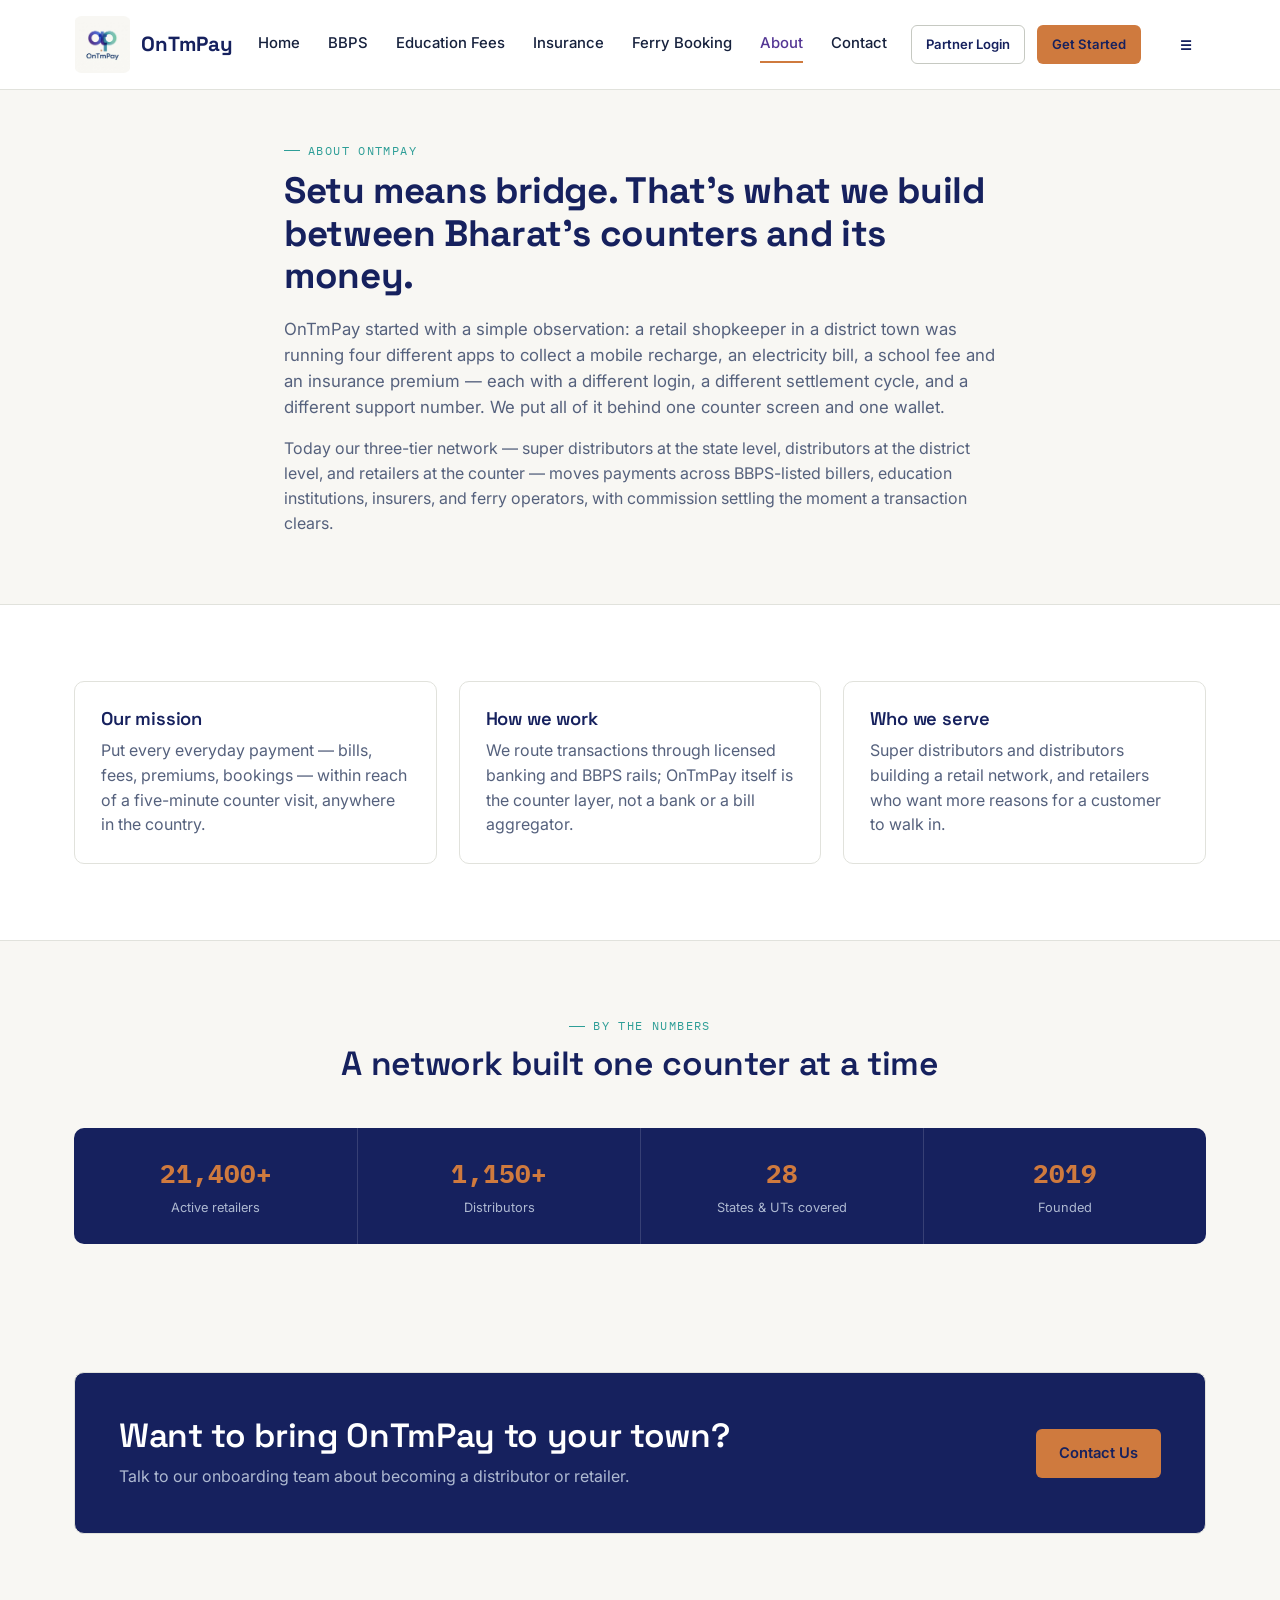
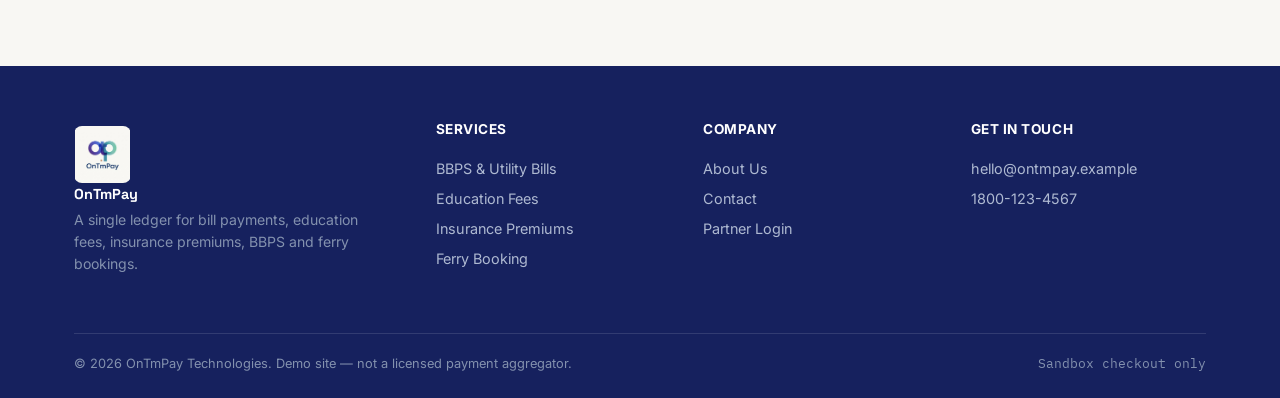
==== about.html @ 9d94d04d "Add files via upload" ====
<!DOCTYPE html>
<html lang="en">
<head>
<meta charset="UTF-8">
<meta name="viewport" content="width=device-width, initial-scale=1.0">
<title>About Us — OnTmPay</title>
<link rel="stylesheet" href="css/style.css?v=20260717c">
</head>
<body>

<header class="site">
  <div class="container">
    <nav class="main">
      <a href="index.html" class="logo"><span class="mark"><img src="./assets/images/ontmpay-logo.jpeg" alt="OT"></span> OnTmPay</a>
      <div class="nav-links">
        <a href="index.html">Home</a>
        <a href="services/bbps.html">BBPS</a>
        <a href="services/education.html">Education Fees</a>
        <a href="services/insurance.html">Insurance</a>
        <a href="services/ferry.html">Ferry Booking</a>
        <a href="about.html" class="active">About</a>
        <a href="contact.html">Contact</a>
      </div>
      <div class="nav-cta">
        <a href="login.html" class="btn btn-outline btn-sm" data-login-link="dashboard.html">Partner Login</a>
        <a href="login.html" class="btn btn-primary btn-sm">Get Started</a>
      </div>
      <button class="nav-toggle btn btn-ghost btn-sm" aria-label="Menu">☰</button>
    </nav>
  </div>
</header>

<section class="tight">
  <div class="container" style="max-width:760px;">
    <div class="eyebrow">About OnTmPay</div>
    <h1 style="font-size:2.3rem;">Setu means bridge. That's what we build between Bharat's counters and its money.</h1>
    <p style="font-size:1.05rem;">OnTmPay started with a simple observation: a retail shopkeeper in a district town was running four different apps to collect a mobile recharge, an electricity bill, a school fee and an insurance premium — each with a different login, a different settlement cycle, and a different support number. We put all of it behind one counter screen and one wallet.</p>
    <p>Today our three-tier network — super distributors at the state level, distributors at the district level, and retailers at the counter — moves payments across BBPS-listed billers, education institutions, insurers, and ferry operators, with commission settling the moment a transaction clears.</p>
  </div>
</section>

<section class="alt">
  <div class="container">
    <div class="grid grid-3">
      <div class="card">
        <h3>Our mission</h3>
        <p class="mb-0">Put every everyday payment — bills, fees, premiums, bookings — within reach of a five-minute counter visit, anywhere in the country.</p>
      </div>
      <div class="card">
        <h3>How we work</h3>
        <p class="mb-0">We route transactions through licensed banking and BBPS rails; OnTmPay itself is the counter layer, not a bank or a bill aggregator.</p>
      </div>
      <div class="card">
        <h3>Who we serve</h3>
        <p class="mb-0">Super distributors and distributors building a retail network, and retailers who want more reasons for a customer to walk in.</p>
      </div>
    </div>
  </div>
</section>

<section>
  <div class="container">
    <div class="section-head">
      <div class="eyebrow" style="justify-content:center;">By the numbers</div>
      <h2>A network built one counter at a time</h2>
    </div>
    <div class="stat-strip">
      <div><b>21,400+</b><span>Active retailers</span></div>
      <div><b>1,150+</b><span>Distributors</span></div>
      <div><b>28</b><span>States &amp; UTs covered</span></div>
      <div><b>2019</b><span>Founded</span></div>
    </div>
  </div>
</section>

<section class="tight">
  <div class="container">
    <div class="card" style="background:var(--primary-deep); color:#fff; padding:44px; display:flex; justify-content:space-between; align-items:center; flex-wrap:wrap; gap:24px;">
      <div>
        <h2 style="color:#fff; margin-bottom:8px;">Want to bring OnTmPay to your town?</h2>
        <p style="color:#AEB9D1; margin:0;">Talk to our onboarding team about becoming a distributor or retailer.</p>
      </div>
      <a href="contact.html" class="btn btn-primary">Contact Us</a>
    </div>
  </div>
</section>

<footer class="site">
  <div class="container">
    <div class="footer-grid">
      <div class="footer-brand">
        <a href="index.html" class="logo" style="color:#fff;"><span class="mark"><img src="./assets/images/ontmpay-logo.jpeg" alt="OT"></span> OnTmPay</a>
        <p>A single ledger for bill payments, education fees, insurance premiums, BBPS and ferry bookings.</p>
      </div>
      <div>
        <h4>Services</h4>
        <a href="services/bbps.html">BBPS &amp; Utility Bills</a>
        <a href="services/education.html">Education Fees</a>
        <a href="services/insurance.html">Insurance Premiums</a>
        <a href="services/ferry.html">Ferry Booking</a>
      </div>
      <div>
        <h4>Company</h4>
        <a href="about.html">About Us</a>
        <a href="contact.html">Contact</a>
        <a href="login.html">Partner Login</a>
      </div>
      <div>
        <h4>Get in touch</h4>
        <a href="mailto:hello@ontmpay.example">hello@ontmpay.example</a>
        <a href="tel:+911800123456">1800-123-4567</a>
      </div>
    </div>
    <div class="footer-bottom">
      <span>© 2026 OnTmPay Technologies. Demo site — not a licensed payment aggregator.</span>
      <span class="mono">Sandbox checkout only</span>
    </div>
  </div>
</footer>

<script src="js/main.js?v=20260717c"></script>
</body>
</html>
---- css/style.css ----
/* ==========================================================================
   OntmPay — design tokens
   Ledger-inspired fintech distributor network. Navy + gold on cool paper,
   ruled horizontal lines throughout (passbook motif), mono for every figure.
   ========================================================================== */

@import url('https://fonts.googleapis.com/css2?family=Space+Grotesk:wght@500;600;700&family=Inter:wght@400;500;600;700&family=IBM+Plex+Mono:wght@400;500;600&display=swap');

:root{
  --bg:            #F8F7F3;   /* logo's own background tone */
  --paper:         #FFFFFF;
  --ink:           #16213D;   /* deep navy, close to the wordmark */
  --ink-soft:      #55617D;
  --line:          #E1E2DC;
  --line-strong:   #C6C9C2;

  /* sampled directly from the OnTmPay logo */
  --primary:       #543794;   /* violet, base of the "o" ring */
  --primary-light: #4E70D1;   /* blue, top of the "o" ring */
  --primary-deep:  #16215E;   /* deep navy, the wordmark itself */
  --teal:          #2E9E97;   /* teal, overlap of the "p" ring */
  --teal-light:    #6ECBA6;   /* green, outer edge of the "p" ring */
  --teal-soft:     #E4F5EE;
  --accent:        #CF7A3E;   /* the small orange accent dot */
  --accent-deep:   #AD6230;
  --danger:        #B4423A;
  --danger-soft:   #FBEAE8;

  --font-display: 'Space Grotesk', sans-serif;
  --font-body:    'Inter', sans-serif;
  --font-mono:    'IBM Plex Mono', monospace;

  --radius: 10px;
  --radius-sm: 6px;
  --shadow-card: 0 1px 2px rgba(14,21,38,0.04), 0 8px 24px -12px rgba(14,21,38,0.12);
  --container: 1180px;

  /* fluid side padding — tightens automatically on small screens instead
     of jumping abruptly at a breakpoint */
  --pad: clamp(16px, 4vw, 24px);
}

*,*::before,*::after{ box-sizing:border-box; }
html{ scroll-behavior:smooth; -webkit-text-size-adjust:100%; }
body{
  margin:0;
  font-family:var(--font-body);
  background:var(--bg);
  color:var(--ink);
  line-height:1.55;
  -webkit-font-smoothing:antialiased;
  overflow-x:hidden;
}
h1,h2,h3,h4{
  font-family:var(--font-display);
  color:var(--primary-deep);
  margin:0 0 .5em;
  line-height:1.15;
  letter-spacing:-0.01em;
}
h1{ font-size:clamp(1.9rem, 5vw, 3.4rem); font-weight:700; }
h2{ font-size:clamp(1.4rem, 3.2vw, 2.1rem); font-weight:600; }
h3{ font-size:clamp(1.05rem, 2.4vw, 1.15rem); font-weight:600; }
p{ margin:0 0 1em; color:var(--ink-soft); }
a{ color:inherit; text-decoration:none; }
.mono{ font-family:var(--font-mono); }
.container{ max-width:var(--container); margin:0 auto; padding:0 var(--pad); }
img{ max-width:100%; display:block; }
button{ font-family:inherit; }

a:focus-visible, button:focus-visible, input:focus-visible, select:focus-visible, textarea:focus-visible{
  outline:2px solid var(--accent-deep);
  outline-offset:2px;
}

@media (prefers-reduced-motion: reduce){
  *{ animation-duration:0.001ms !important; animation-iteration-count:1 !important; transition-duration:0.001ms !important; scroll-behavior:auto !important; }
}

.rule{
  border:none;
  border-top:1px solid var(--line);
  margin:0;
}
.ledger-rows > * + *{ border-top:1px solid var(--line); }
.eyebrow{
  font-family:var(--font-mono);
  font-size:.72rem;
  letter-spacing:.12em;
  text-transform:uppercase;
  color:var(--teal);
  display:flex;
  align-items:center;
  gap:8px;
  margin-bottom:.9em;
}
.eyebrow::before{
  content:"";
  width:16px; height:1px;
  background:var(--teal);
  display:inline-block;
  flex:none;
}

.tick{
  width:18px; height:18px;
  flex:none;
  color:var(--teal);
}

.topbar{
  background:var(--primary-deep);
  color:#C9D2E4;
  font-family:var(--font-mono);
  font-size:.76rem;
}
.topbar .container{
  display:flex; justify-content:space-between; align-items:center;
  padding-top:7px; padding-bottom:7px;
  flex-wrap:wrap; gap:6px;
}
.topbar a{ color:#C9D2E4; }
.topbar .topbar-links{ display:flex; gap:18px; flex-wrap:wrap; }

header.site{
  background:var(--paper);
  border-bottom:1px solid var(--line);
  position:sticky; top:0; z-index:40;
}
nav.main{
  display:flex; align-items:center; justify-content:space-between;
  padding:16px 0;
  position:relative;
  gap:12px;
}
.logo{
  display:flex; align-items:center; gap:10px;
  font-family:var(--font-display); font-weight:700; font-size:1.28rem;
  color:var(--primary-deep);
  flex:none;
  min-width:0;
}
.logo .mark{
  width:57px;
  height:57px;
  border-radius:8px;
  display:flex; align-items:center; justify-content:center;
  color:var(--accent); font-family:var(--font-mono); font-weight:600; font-size:.95rem;
  flex:none;
  overflow:hidden;
}
.logo .mark img, .logo .mark svg{ width:100%; height:100%; object-fit:contain; display:block; }
.nav-links{ display:flex; gap:28px; align-items:center; }
.nav-links a{
  font-size:.93rem; font-weight:500; color:var(--ink);
  padding:6px 0; border-bottom:2px solid transparent;
  transition:color .15s ease, border-color .15s ease;
}
.nav-links a:hover, .nav-links a.active{ color:var(--primary); border-bottom-color:var(--accent); }
.nav-cta{ display:flex; gap:12px; align-items:center; flex:none; }

.nav-toggle{
  display:none;
  width:40px; height:40px;
  align-items:center; justify-content:center;
  padding:0; flex:none;
  background:transparent;
  border:1px solid var(--line-strong);
  border-radius:var(--radius-sm);
  cursor:pointer;
  font-size:1.1rem;
  color:var(--primary-deep);
}

.btn{
  display:inline-flex; align-items:center; justify-content:center; gap:8px;
  padding:12px 22px;
  border-radius:var(--radius-sm);
  font-weight:600; font-size:.92rem;
  border:1px solid transparent;
  cursor:pointer;
  transition:transform .12s ease, box-shadow .12s ease, background .12s ease;
  white-space:nowrap;
}
.btn:active{ transform:translateY(1px); }
.btn-primary{ background:var(--accent); color:var(--primary-deep); }
.btn-primary:hover{ background:var(--accent-deep); }
.btn-outline{ background:transparent; border-color:var(--line-strong); color:var(--primary-deep); }
.btn-outline:hover{ border-color:var(--primary); }
.btn-ghost{ background:transparent; color:var(--primary-deep); }
.btn-dark{ background:var(--primary-deep); color:#fff; }
.btn-dark:hover{ background:var(--primary); }
.btn-sm{ padding:8px 14px; font-size:.82rem; }
.btn-block{ width:100%; }
.btn[disabled]{ opacity:.5; cursor:not-allowed; }

.hero{
  background:linear-gradient(180deg, var(--primary-deep) 0%, var(--primary) 100%);
  color:#fff;
  padding:72px 0 96px;
  position:relative;
  overflow:hidden;
}
.hero .container{ display:grid; grid-template-columns:1.1fr .9fr; gap:56px; align-items:center; min-width:0; }
.hero .container > *{ min-width:0; }
.hero .eyebrow{ color:var(--accent); }
.hero .eyebrow::before{ background:var(--accent); }
.hero h1{ color:#fff; }
.hero p.lead{ color:#C9D2E4; font-size:1.08rem; max-width:46ch; }
.hero-actions{ display:flex; gap:14px; margin-top:28px; flex-wrap:wrap; }
.hero-stats{ display:flex; gap:32px; margin-top:44px; flex-wrap:wrap; }
.hero-stats div b{ display:block; font-family:var(--font-mono); font-size:1.5rem; color:var(--accent); }
.hero-stats div span{ font-size:.8rem; color:#9CA9C4; }

.network-diagram{
  background:rgba(255,255,255,.04);
  border:1px solid rgba(255,255,255,.14);
  border-radius:var(--radius);
  padding:28px 20px;
}
.tier{ display:flex; justify-content:center; gap:10px; flex-wrap:wrap; position:relative; }
.tier + .tier{ margin-top:26px; }
.node{
  background:#fff; color:var(--primary-deep);
  font-family:var(--font-mono); font-size:.72rem; font-weight:600;
  padding:10px 14px; border-radius:8px; text-align:center;
  box-shadow:0 6px 14px -6px rgba(0,0,0,.35);
  min-width:104px;
}
.node.super{ background:var(--accent); }
.node.dist{ background:#EAF0FF; }
.node.retail{ background:rgba(255,255,255,.9); font-weight:500; }
.connector{
  border-left:1px solid rgba(255,255,255,.28);
  height:22px; width:1px; margin:0 auto;
}

section{ padding:76px 0; }
section.tight{ padding:52px 0; }
.section-head{ max-width:640px; margin:0 auto 44px; text-align:center; }
.section-head.left{ margin:0 0 40px; text-align:left; }
.alt{ background:var(--paper); border-top:1px solid var(--line); border-bottom:1px solid var(--line); }

.grid{ display:grid; gap:22px; min-width:0; }
.grid > *{ min-width:0; }
.grid-2{ grid-template-columns:repeat(2,1fr); }
.grid-3{ grid-template-columns:repeat(3,1fr); }
.grid-4{ grid-template-columns:repeat(4,1fr); }

.card{
  background:var(--paper);
  border:1px solid var(--line);
  border-radius:var(--radius);
  padding:26px;
}
.service-card{
  background:var(--paper);
  border:1px solid var(--line);
  border-radius:var(--radius);
  padding:26px;
  transition:border-color .15s ease, transform .15s ease;
}
.service-card:hover{ border-color:var(--accent-deep); transform:translateY(-2px); }
.service-card .icon{
  width:42px; height:42px; border-radius:9px;
  background:var(--teal-soft); color:var(--teal);
  display:flex; align-items:center; justify-content:center;
  margin-bottom:16px;
}
.service-card a.link{
  display:inline-flex; align-items:center; gap:6px;
  font-weight:600; font-size:.88rem; color:var(--primary);
  margin-top:8px;
}
.service-card.locked{ opacity:.75; }
.service-card .lock-flag{
  display:inline-flex; align-items:center; gap:6px;
  font-family:var(--font-mono); font-size:.68rem; font-weight:600;
  color:var(--ink-soft); background:var(--bg); border:1px solid var(--line);
  padding:3px 9px; border-radius:999px; margin-bottom:12px;
}

.stat-strip{
  display:grid; grid-template-columns:repeat(4,1fr);
  background:var(--primary-deep); color:#fff;
  border-radius:var(--radius);
  overflow:hidden;
  min-width:0;
}
.stat-strip > *{ min-width:0; }
.stat-strip div{ padding:26px 20px; text-align:center; }
.stat-strip div + div{ border-left:1px solid rgba(255,255,255,.14); }
.stat-strip b{ display:block; font-family:var(--font-mono); font-size:1.6rem; color:var(--accent); }
.stat-strip span{ font-size:.8rem; color:#AEB9D1; }

.steps{ counter-reset:step; }
.step{ display:flex; gap:18px; padding:20px 0; }
.step + .step{ border-top:1px solid var(--line); }
.step .num{
  font-family:var(--font-mono); font-weight:600; color:var(--accent-deep);
  font-size:.85rem; flex:none; width:32px;
}

.badge{
  display:inline-flex; align-items:center; gap:6px;
  font-family:var(--font-mono); font-size:.72rem; font-weight:600;
  padding:4px 10px; border-radius:999px;
  background:var(--teal-soft); color:var(--teal);
  white-space:nowrap;
}
.badge.gold{ background:#F7E7D9; color:var(--accent-deep); }
.badge.grey{ background:var(--bg); color:var(--ink-soft); border:1px solid var(--line); }
.badge.danger{ background:var(--danger-soft); color:var(--danger); }

footer.site{
  background:var(--primary-deep); color:#AEB9D1;
  padding:56px 0 24px; margin-top:80px;
}
footer.site h4{ color:#fff; font-family:var(--font-body); font-size:.85rem; letter-spacing:.04em; text-transform:uppercase; margin-bottom:16px;}
footer.site a{ display:block; color:#AEB9D1; font-size:.9rem; padding:4px 0; }
footer.site a:hover{ color:var(--accent); }
.footer-grid{ display:grid; grid-template-columns:1.4fr 1fr 1fr 1fr; gap:32px; min-width:0; }
.footer-grid > *{ min-width:0; }
.footer-bottom{
  margin-top:44px; padding-top:20px; border-top:1px solid rgba(255,255,255,.12);
  display:flex; justify-content:space-between; flex-wrap:wrap; gap:10px;
  font-size:.8rem; color:#8391AE;
}
.footer-brand p{ color:#8391AE; max-width:34ch; font-size:.88rem; }

label{ display:block; font-size:.84rem; font-weight:600; color:var(--primary-deep); margin-bottom:6px; }
input, select, textarea{
  width:100%; font-family:var(--font-body); font-size:.94rem;
  padding:12px 14px; border:1px solid var(--line-strong); border-radius:var(--radius-sm);
  background:#fff; color:var(--ink);
}
input:focus, select:focus, textarea:focus{ border-color:var(--primary); outline:none; }
.field{ margin-bottom:18px; }
.field-row{ display:grid; grid-template-columns:1fr 1fr; gap:16px; }
.hint{ font-size:.78rem; color:var(--ink-soft); margin-top:6px; }
.form-card{
  background:var(--paper); border:1px solid var(--line); border-radius:var(--radius);
  padding:32px; box-shadow:var(--shadow-card);
}

.role-tiles{ display:grid; grid-template-columns:repeat(3,1fr); gap:16px; margin-bottom:26px; }
.role-tile{
  border:1.5px solid var(--line-strong); border-radius:var(--radius);
  padding:18px; text-align:left; cursor:pointer; background:#fff;
}
.role-tile b{ display:block; font-family:var(--font-display); font-size:1rem; margin-bottom:4px; }
.role-tile span{ font-size:.78rem; color:var(--ink-soft); }
.role-tile.active{ border-color:var(--accent-deep); background:#FFFBF0; box-shadow:0 0 0 3px rgba(217,166,46,.18); }

.login-notice{
  display:flex; align-items:flex-start; gap:12px;
  background:var(--teal-soft); border:1px solid var(--teal);
  border-radius:var(--radius); padding:14px 16px; margin-bottom:22px;
  font-size:.86rem; color:var(--ink);
}
.login-notice svg{ flex:none; color:var(--teal); margin-top:1px; }

.dash-shell{ display:grid; grid-template-columns:230px 1fr; gap:0; min-height:70vh; min-width:0; }
.dash-shell > *{ min-width:0; }
.dash-side{
  background:var(--primary-deep); color:#C9D2E4; padding:28px 18px;
}
.dash-side .role-badge{
  font-family:var(--font-mono); font-size:.7rem; color:var(--accent);
  border:1px solid rgba(217,166,46,.4); border-radius:999px;
  padding:4px 10px; display:inline-block; margin-bottom:22px;
}
.dash-side a{
  display:flex; align-items:center; gap:10px;
  padding:10px 12px; border-radius:8px; font-size:.9rem; font-weight:500;
  color:#C9D2E4; margin-bottom:2px;
}
.dash-side a:hover, .dash-side a.active{ background:rgba(255,255,255,.08); color:#fff; }
.dash-main{ padding:34px 36px; background:var(--bg); min-width:0; overflow-x:hidden; }
.dash-head{ display:flex; justify-content:space-between; align-items:flex-start; margin-bottom:28px; flex-wrap:wrap; gap:16px; }

.kpi-grid{ display:grid; grid-template-columns:repeat(4,1fr); gap:18px; margin-bottom:30px; min-width:0; }
.kpi-grid > *{ min-width:0; }
.kpi{ background:#fff; border:1px solid var(--line); border-radius:var(--radius); padding:20px; }
.kpi .label{ font-size:.78rem; color:var(--ink-soft); margin-bottom:8px; }
.kpi .value{ font-family:var(--font-mono); font-size:1.5rem; font-weight:600; color:var(--primary-deep); }
.kpi .delta{ font-size:.76rem; margin-top:6px; }
.kpi .delta.up{ color:var(--teal); }
.kpi .delta.down{ color:var(--danger); }

table.ledger{ width:100%; border-collapse:collapse; background:#fff; border:1px solid var(--line); border-radius:var(--radius); overflow:hidden; }
table.ledger th{
  text-align:left; font-size:.72rem; text-transform:uppercase; letter-spacing:.06em;
  color:var(--ink-soft); background:var(--bg); padding:12px 16px; font-weight:600;
}
table.ledger td{ padding:13px 16px; font-size:.88rem; border-top:1px solid var(--line); }
table.ledger td.mono, table.ledger th.mono{ font-family:var(--font-mono); }
.status-dot{ width:7px; height:7px; border-radius:50%; display:inline-block; margin-right:6px; }
.status-dot.success{ background:var(--teal); }
.status-dot.pending{ background:var(--accent-deep); }
.status-dot.failed{ background:var(--danger); }

.tree-level{ margin-left:26px; border-left:1px dashed var(--line-strong); padding-left:22px; }
.tree-row{
  display:flex; align-items:center; justify-content:space-between;
  background:#fff; border:1px solid var(--line); border-radius:var(--radius-sm);
  padding:12px 16px; margin:8px 0;
  flex-wrap:wrap; gap:8px;
}
.tree-row .who{ display:flex; align-items:center; gap:12px; }
.avatar{
  width:34px; height:34px; border-radius:50%; background:var(--teal-soft); color:var(--teal);
  display:flex; align-items:center; justify-content:center; font-family:var(--font-mono); font-size:.76rem; font-weight:600;
  flex:none;
}

.pay-summary{ background:var(--primary-deep); color:#fff; border-radius:var(--radius); padding:26px; }
.pay-summary .row{ display:flex; justify-content:space-between; gap:10px; padding:9px 0; font-size:.9rem; border-top:1px solid rgba(255,255,255,.12); }
.pay-summary .row:first-child{ border-top:none; }
.pay-summary .row.total{ font-family:var(--font-mono); font-weight:600; font-size:1.05rem; color:var(--accent); padding-top:14px; margin-top:6px; border-top:1px solid rgba(255,255,255,.25); }

.tabs{ display:flex; gap:6px; border-bottom:1px solid var(--line); margin-bottom:24px; overflow-x:auto; }
.tab{ padding:10px 16px; font-size:.88rem; font-weight:600; color:var(--ink-soft); border-bottom:2px solid transparent; cursor:pointer; white-space:nowrap; }
.tab.active{ color:var(--primary); border-color:var(--accent); }

.flex{ display:flex; }
.between{ justify-content:space-between; }
.center{ align-items:center; }
.gap-8{ gap:8px; } .gap-12{ gap:12px; } .gap-16{ gap:16px; }
.mt-8{margin-top:8px;} .mt-16{margin-top:16px;} .mt-24{margin-top:24px;} .mt-32{margin-top:32px;}
.mb-0{margin-bottom:0;}
.muted{ color:var(--ink-soft); }
.text-center{ text-align:center; }
.w-full{ width:100%; }

.toast{
  position:fixed; bottom:24px; right:24px; left:24px; margin-left:auto;
  z-index:100;
  background:var(--primary-deep); color:#fff; padding:16px 20px; border-radius:var(--radius-sm);
  box-shadow:0 12px 30px -8px rgba(0,0,0,.4);
  display:flex; align-items:center; gap:12px; font-size:.88rem;
  transform:translateY(20px); opacity:0; pointer-events:none; transition:all .25s ease;
  max-width:320px;
}
.toast.show{ transform:translateY(0); opacity:1; }
.toast .tick{ color:var(--accent); flex:none; }

/* =========================================================================
   RESPONSIVE — rebuilt from scratch, verified against the actual markup.

   Four tiers: desktop (default) -> large tablet (1080) -> tablet (980,
   nav collapses to a hamburger here) -> phone (640) -> small phone (400).

   IMPORTANT CONTEXT: contact.html, dashboard.html and the four service
   pages all set grid-template-columns directly via an inline style=""
   attribute for their desktop two-column layout. Inline styles beat
   plain CSS rules regardless of media query specificity — that is the
   actual reason earlier responsive rules had no visible effect. The
   fix is to use !important, and ONLY where it is needed to beat those
   specific inline styles (marked below).
   ========================================================================= */

@media (max-width: 1080px){
  .hero .container{ gap:36px; }
  .dash-side{ padding:22px 14px; }
  .dash-main{ padding:26px; }
  .grid-4{ grid-template-columns:repeat(3,1fr); }
}

@media (max-width: 980px){
  nav.main{ padding:12px 0; }
  .nav-toggle{ display:inline-flex; }
  .nav-links{
    display:none;
    position:absolute;
    top:100%; left:0; right:0;
    background:var(--paper);
    border:1px solid var(--line);
    border-radius:0 0 var(--radius) var(--radius);
    flex-direction:column; align-items:flex-start;
    gap:2px; padding:10px;
    box-shadow:var(--shadow-card);
    max-height:calc(100vh - 70px);
    overflow-y:auto;
    z-index:50;
  }
  .nav-links.open{ display:flex; }
  .nav-links a{ width:100%; padding:12px 10px; border-bottom:1px solid var(--line); }
  .nav-links a:last-child{ border-bottom:none; }
  .nav-links a.active, .nav-links a:hover{ background:var(--bg); border-radius:var(--radius-sm); }

  .hero .container{ grid-template-columns:1fr; }
  .hero{ padding:52px 0 68px; }
  .hero-stats{ gap:24px; }

  .grid-3, .grid-4{ grid-template-columns:repeat(2,1fr); }
  /* several pages force this via inline style="grid-template-columns:..." — !important is required to win */
  .grid-2{ grid-template-columns:1fr !important; gap:24px !important; }

  .stat-strip{ grid-template-columns:repeat(2,1fr); }
  .stat-strip div:nth-child(2n+1){ border-left:none; }
  .stat-strip div:nth-child(n+3){ border-top:1px solid rgba(255,255,255,.14); }
  .footer-grid{ grid-template-columns:1fr 1fr; }
  .footer-brand{ grid-column:1 / -1; }

  .dash-shell{ grid-template-columns:1fr; }
  .dash-side{
    display:flex; flex-direction:row; overflow-x:auto;
    gap:6px; padding:12px; -webkit-overflow-scrolling:touch;
  }
  .dash-side a{ white-space:nowrap; margin-bottom:0; }
  .dash-side .role-badge{ display:none; }
  .kpi-grid{ grid-template-columns:repeat(2,1fr); }

  table.ledger{ display:block; overflow-x:auto; white-space:nowrap; -webkit-overflow-scrolling:touch; }
  table.ledger thead, table.ledger tbody{ display:table; width:100%; }

  .field-row{ grid-template-columns:1fr; }
  .role-tiles{ grid-template-columns:1fr; }
}

@media (max-width: 640px){
  section{ padding:44px 0; }
  section.tight{ padding:34px 0; }

  .topbar .container{ flex-direction:column; align-items:flex-start; gap:4px; }
  .logo{ font-size:1.08rem; }
  .logo .mark{ width:30px; height:30px; }
  .nav-cta .btn-outline{ display:none; }

  .grid-3, .grid-4{ grid-template-columns:1fr; }
  .stat-strip{ grid-template-columns:1fr 1fr; }
  .stat-strip div:nth-child(n+3){ border-top:1px solid rgba(255,255,255,.14); }
  .footer-grid{ grid-template-columns:1fr 1fr; gap:22px 16px; }

  .kpi-grid{ grid-template-columns:1fr 1fr; gap:10px; }
  .kpi{ padding:14px; }
  .kpi .value{ font-size:1.2rem; }

  .dash-main{ padding:18px 14px; }
  .dash-head{ flex-direction:column; align-items:stretch; }
  .dash-head .flex.gap-12{ width:100%; }
  .dash-head .flex.gap-12 .btn{ flex:1; }

  .tree-level{ margin-left:12px; padding-left:12px; }
  .tree-row{ padding:10px 12px; }

  .network-diagram{ padding:20px 14px; }
  .node{ min-width:0; flex:1 1 88px; font-size:.66rem; padding:8px 8px; }
  .tier{ gap:8px; }

  .toast{ left:14px; right:14px; bottom:14px; max-width:none; }

  .form-card{ padding:22px; }
}

@media (max-width: 400px){
  .hero-stats{ gap:16px; }
  .hero-stats div b{ font-size:1.2rem; }
  .kpi-grid{ grid-template-columns:1fr; }
  .role-tiles{ gap:10px; }
  .btn{ padding:10px 16px; font-size:.86rem; }
  h1{ font-size:1.8rem; }
}
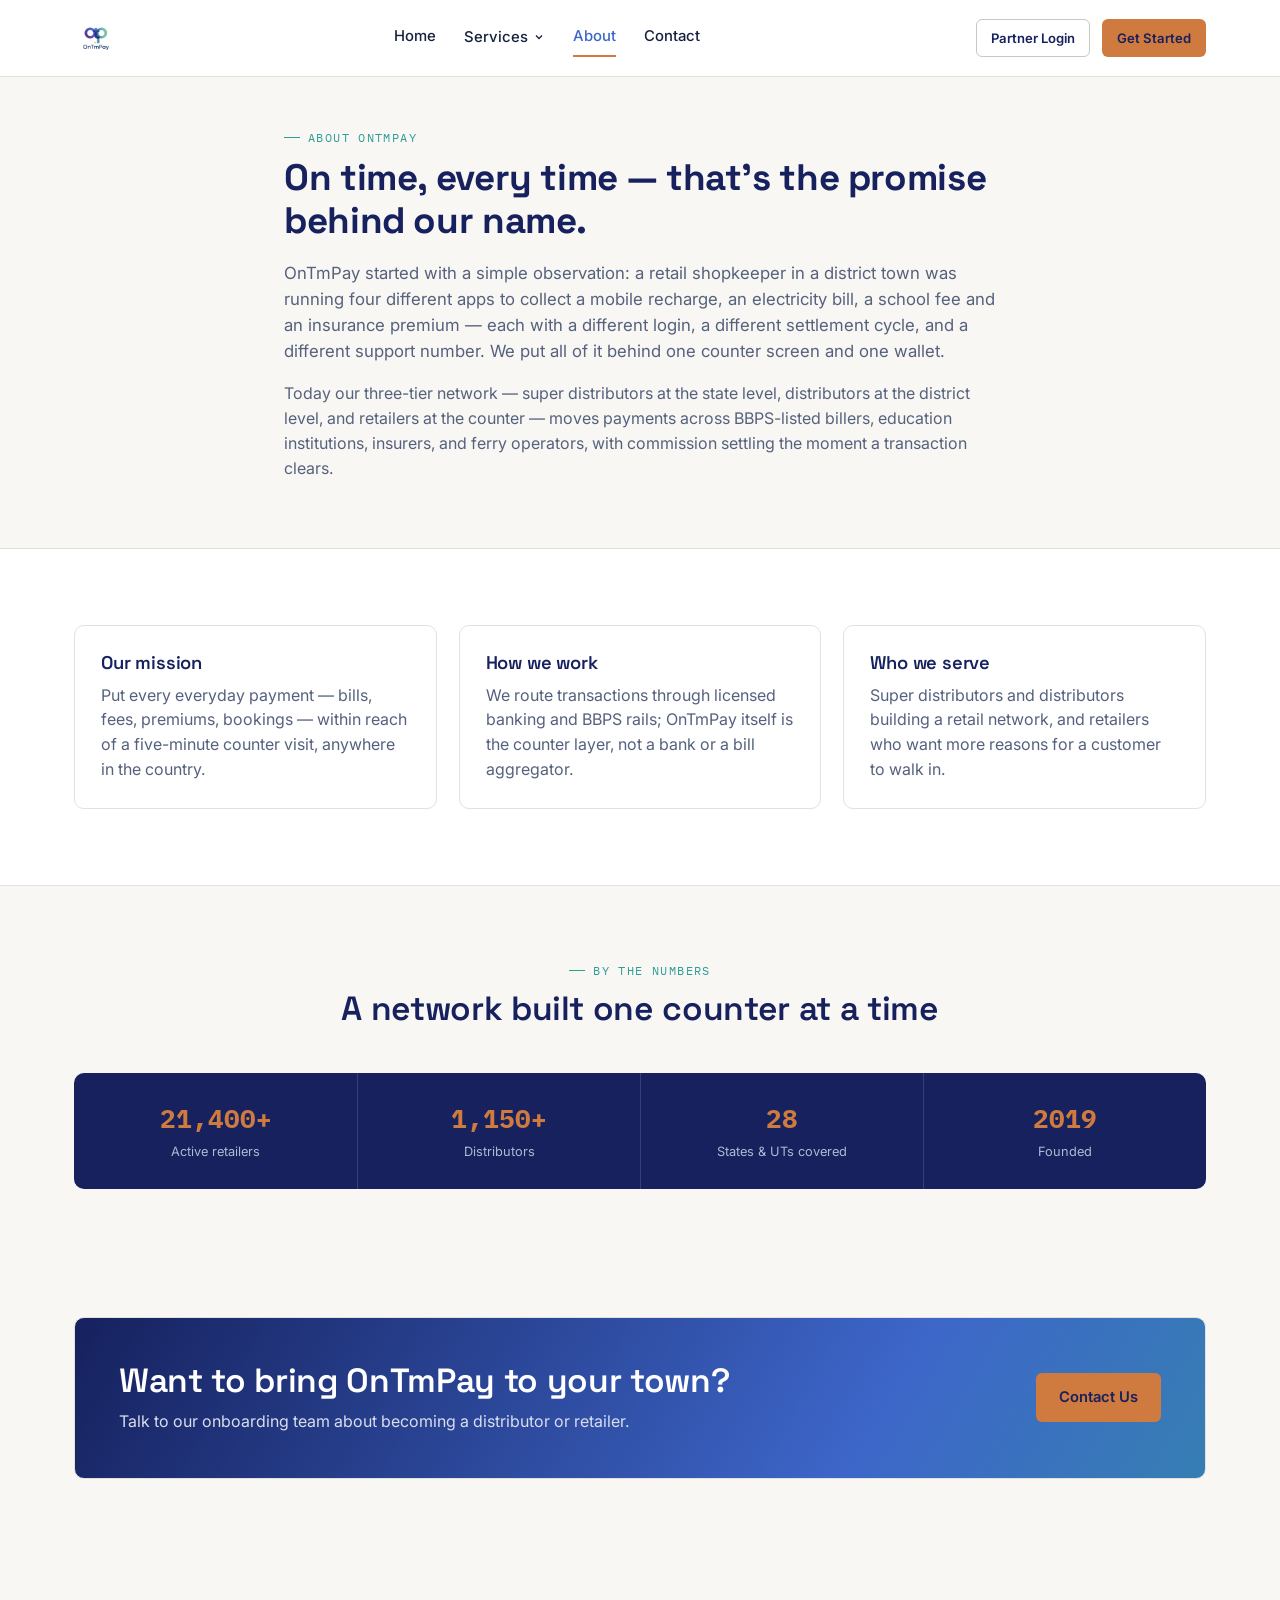
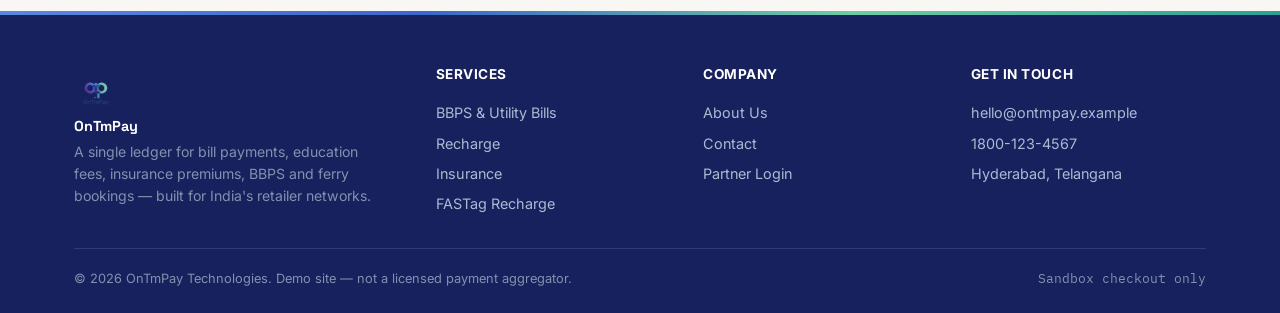
==== commit 7b4d42ec: "Add files via upload" ====
--- a/about.html
+++ b/about.html
@@ -4,36 +4,16 @@
 <meta charset="UTF-8">
 <meta name="viewport" content="width=device-width, initial-scale=1.0">
 <title>About Us — OnTmPay</title>
-<link rel="stylesheet" href="css/style.css?v=20260717c">
+<link rel="stylesheet" href="css/style.css?v=20260717d">
 </head>
-<body>
+<body data-page="about">
 
-<header class="site">
-  <div class="container">
-    <nav class="main">
-      <a href="index.html" class="logo"><span class="mark"><img src="./assets/images/ontmpay-logo.jpeg" alt="OT"></span> OnTmPay</a>
-      <div class="nav-links">
-        <a href="index.html">Home</a>
-        <a href="services/bbps.html">BBPS</a>
-        <a href="services/education.html">Education Fees</a>
-        <a href="services/insurance.html">Insurance</a>
-        <a href="services/ferry.html">Ferry Booking</a>
-        <a href="about.html" class="active">About</a>
-        <a href="contact.html">Contact</a>
-      </div>
-      <div class="nav-cta">
-        <a href="login.html" class="btn btn-outline btn-sm" data-login-link="dashboard.html">Partner Login</a>
-        <a href="login.html" class="btn btn-primary btn-sm">Get Started</a>
-      </div>
-      <button class="nav-toggle btn btn-ghost btn-sm" aria-label="Menu">☰</button>
-    </nav>
-  </div>
-</header>
+<div id="site-navbar"></div>
 
 <section class="tight">
-  <div class="container" style="max-width:760px;">
+  <div class="container reveal" style="max-width:760px;">
     <div class="eyebrow">About OnTmPay</div>
-    <h1 style="font-size:2.3rem;">Setu means bridge. That's what we build between Bharat's counters and its money.</h1>
+    <h1 style="font-size:2.3rem;">On time, every time — that's the promise behind our name.</h1>
     <p style="font-size:1.05rem;">OnTmPay started with a simple observation: a retail shopkeeper in a district town was running four different apps to collect a mobile recharge, an electricity bill, a school fee and an insurance premium — each with a different login, a different settlement cycle, and a different support number. We put all of it behind one counter screen and one wallet.</p>
     <p>Today our three-tier network — super distributors at the state level, distributors at the district level, and retailers at the counter — moves payments across BBPS-listed billers, education institutions, insurers, and ferry operators, with commission settling the moment a transaction clears.</p>
   </div>
@@ -41,7 +21,7 @@
 
 <section class="alt">
   <div class="container">
-    <div class="grid grid-3">
+    <div class="grid grid-3 reveal-stagger">
       <div class="card">
         <h3>Our mission</h3>
         <p class="mb-0">Put every everyday payment — bills, fees, premiums, bookings — within reach of a five-minute counter visit, anywhere in the country.</p>
@@ -60,11 +40,11 @@
 
 <section>
   <div class="container">
-    <div class="section-head">
+    <div class="section-head reveal">
       <div class="eyebrow" style="justify-content:center;">By the numbers</div>
       <h2>A network built one counter at a time</h2>
     </div>
-    <div class="stat-strip">
+    <div class="stat-strip reveal-stagger">
       <div><b>21,400+</b><span>Active retailers</span></div>
       <div><b>1,150+</b><span>Distributors</span></div>
       <div><b>28</b><span>States &amp; UTs covered</span></div>
@@ -75,49 +55,18 @@
 
 <section class="tight">
   <div class="container">
-    <div class="card" style="background:var(--primary-deep); color:#fff; padding:44px; display:flex; justify-content:space-between; align-items:center; flex-wrap:wrap; gap:24px;">
+    <div class="card reveal" style="background:linear-gradient(120deg, var(--primary-deep), var(--primary) 70%, var(--teal) 140%); color:#fff; padding:44px; display:flex; justify-content:space-between; align-items:center; flex-wrap:wrap; gap:24px;">
       <div>
         <h2 style="color:#fff; margin-bottom:8px;">Want to bring OnTmPay to your town?</h2>
-        <p style="color:#AEB9D1; margin:0;">Talk to our onboarding team about becoming a distributor or retailer.</p>
+        <p style="color:#D9DEEF; margin:0;">Talk to our onboarding team about becoming a distributor or retailer.</p>
       </div>
       <a href="contact.html" class="btn btn-primary">Contact Us</a>
     </div>
   </div>
 </section>
 
-<footer class="site">
-  <div class="container">
-    <div class="footer-grid">
-      <div class="footer-brand">
-        <a href="index.html" class="logo" style="color:#fff;"><span class="mark"><img src="./assets/images/ontmpay-logo.jpeg" alt="OT"></span> OnTmPay</a>
-        <p>A single ledger for bill payments, education fees, insurance premiums, BBPS and ferry bookings.</p>
-      </div>
-      <div>
-        <h4>Services</h4>
-        <a href="services/bbps.html">BBPS &amp; Utility Bills</a>
-        <a href="services/education.html">Education Fees</a>
-        <a href="services/insurance.html">Insurance Premiums</a>
-        <a href="services/ferry.html">Ferry Booking</a>
-      </div>
-      <div>
-        <h4>Company</h4>
-        <a href="about.html">About Us</a>
-        <a href="contact.html">Contact</a>
-        <a href="login.html">Partner Login</a>
-      </div>
-      <div>
-        <h4>Get in touch</h4>
-        <a href="mailto:hello@ontmpay.example">hello@ontmpay.example</a>
-        <a href="tel:+911800123456">1800-123-4567</a>
-      </div>
-    </div>
-    <div class="footer-bottom">
-      <span>© 2026 OnTmPay Technologies. Demo site — not a licensed payment aggregator.</span>
-      <span class="mono">Sandbox checkout only</span>
-    </div>
-  </div>
-</footer>
+<div id="site-footer"></div>
 
-<script src="js/main.js?v=20260717c"></script>
+<script src="js/main.js?v=20260717d"></script>
 </body>
 </html>
--- a/css/style.css
+++ b/css/style.css
@@ -15,8 +15,8 @@
   --line-strong:   #C6C9C2;
 
   /* sampled directly from the OnTmPay logo */
-  --primary:       #543794;   /* violet, base of the "o" ring */
-  --primary-light: #4E70D1;   /* blue, top of the "o" ring */
+  --primary:       #3D66C9;   /* blue — replaces the earlier violet, per client feedback */
+  --primary-light: #5C87E0;   /* lighter blue tint for gradients */
   --primary-deep:  #16215E;   /* deep navy, the wordmark itself */
   --teal:          #2E9E97;   /* teal, overlap of the "p" ring */
   --teal-light:    #6ECBA6;   /* green, outer edge of the "p" ring */
@@ -108,8 +108,30 @@
   color:var(--teal);
 }
 
+/* ---------- promo bar ---------- */
+.promo-bar{
+  background:linear-gradient(90deg, var(--accent-deep), var(--accent));
+  color:#1F1400;
+  font-size:.84rem; font-weight:600;
+  text-align:center;
+  position:relative;
+}
+.promo-bar .container{
+  display:flex; align-items:center; justify-content:center; gap:10px;
+  padding:9px 40px;
+  flex-wrap:wrap;
+}
+.promo-bar a{ text-decoration:underline; text-underline-offset:2px; }
+.promo-bar .promo-close{
+  position:absolute; right:14px; top:50%; transform:translateY(-50%);
+  background:none; border:none; color:#1F1400; opacity:.7; cursor:pointer;
+  font-size:1rem; line-height:1; padding:4px;
+}
+.promo-bar .promo-close:hover{ opacity:1; }
+.promo-bar.hidden{ display:none; }
+
 .topbar{
-  background:var(--primary-deep);
+  background:linear-gradient(90deg, var(--primary-deep) 0%, #1B3A6B 55%, #16544F 100%);
   color:#C9D2E4;
   font-family:var(--font-mono);
   font-size:.76rem;
@@ -141,9 +163,9 @@
   min-width:0;
 }
 .logo .mark{
-  width:57px;
-  height:57px;
-  border-radius:8px;
+  width:44px;
+  height:44px;
+  border-radius:9px;
   display:flex; align-items:center; justify-content:center;
   color:var(--accent); font-family:var(--font-mono); font-weight:600; font-size:.95rem;
   flex:none;
@@ -159,8 +181,48 @@
 .nav-links a:hover, .nav-links a.active{ color:var(--primary); border-bottom-color:var(--accent); }
 .nav-cta{ display:flex; gap:12px; align-items:center; flex:none; }
 
+/* ---------- services dropdown ---------- */
+.nav-dropdown{ position:relative; }
+.nav-dropdown-trigger{
+  display:flex; align-items:center; gap:5px;
+  background:none; border:none; cursor:pointer; font-family:inherit;
+  font-size:.93rem; font-weight:500; color:var(--ink);
+  padding:6px 0; border-bottom:2px solid transparent;
+}
+.nav-dropdown-trigger .chev{ transition:transform .15s ease; flex:none; }
+.nav-dropdown:hover .nav-dropdown-trigger,
+.nav-dropdown.open .nav-dropdown-trigger,
+.nav-dropdown-trigger.active,
+.nav-dropdown-trigger:focus-visible{
+  color:var(--primary); border-bottom-color:var(--accent);
+}
+.nav-dropdown:hover .chev, .nav-dropdown.open .chev{ transform:rotate(180deg); }
+
+.dropdown-menu{
+  position:absolute; top:100%; left:50%;
+  transform:translateX(-50%) translateY(4px);
+  background:#fff; border:1px solid var(--line); border-radius:var(--radius-sm);
+  box-shadow:var(--shadow-card);
+  min-width:210px; padding:8px;
+  opacity:0; visibility:hidden; pointer-events:none;
+  transition:opacity .15s ease, transform .15s ease, visibility .15s ease;
+  z-index:60;
+}
+.nav-dropdown:hover .dropdown-menu,
+.nav-dropdown.open .dropdown-menu,
+.nav-dropdown:focus-within .dropdown-menu{
+  opacity:1; visibility:visible; pointer-events:auto;
+  transform:translateX(-50%) translateY(0);
+}
+.dropdown-menu a{
+  display:block; padding:9px 12px; border-radius:6px;
+  font-size:.87rem; font-weight:500; color:var(--ink);
+  border-bottom:none;
+}
+.dropdown-menu a:hover, .dropdown-menu a.active{ background:var(--bg); color:var(--primary); }
+
 .nav-toggle{
-  display:none;
+  display:none !important; /* .btn also sets display and has equal specificity — this must win by default */
   width:40px; height:40px;
   align-items:center; justify-content:center;
   padding:0; flex:none;
@@ -195,7 +257,7 @@
 .btn[disabled]{ opacity:.5; cursor:not-allowed; }
 
 .hero{
-  background:linear-gradient(180deg, var(--primary-deep) 0%, var(--primary) 100%);
+  background:linear-gradient(135deg, var(--primary-deep) 0%, var(--primary-light) 42%, var(--primary) 54%, var(--teal) 100%);
   color:#fff;
   padding:72px 0 96px;
   position:relative;
@@ -314,15 +376,39 @@
 
 footer.site{
   background:var(--primary-deep); color:#AEB9D1;
-  padding:56px 0 24px; margin-top:80px;
-}
+  padding:0 0 24px; margin-top:80px;
+  position:relative;
+}
+footer.site::before{
+  content:"";
+  display:block;
+  height:4px;
+  background:linear-gradient(90deg, var(--primary-light), var(--primary), var(--teal-light), var(--teal));
+}
+.footer-cta{
+  background:linear-gradient(120deg, var(--primary) 0%, var(--teal) 100%);
+  padding:30px 0;
+}
+.footer-cta-inner{
+  display:flex; align-items:center; justify-content:space-between; gap:20px; flex-wrap:wrap;
+}
+.footer-cta h3{ color:#fff; margin-bottom:4px; font-size:1.15rem; }
+.footer-cta p{ color:rgba(255,255,255,.88); margin:0; font-size:.88rem; }
+footer.site .container{ padding-top:52px; }
 footer.site h4{ color:#fff; font-family:var(--font-body); font-size:.85rem; letter-spacing:.04em; text-transform:uppercase; margin-bottom:16px;}
-footer.site a{ display:block; color:#AEB9D1; font-size:.9rem; padding:4px 0; }
-footer.site a:hover{ color:var(--accent); }
+footer.site a{ display:block; color:#AEB9D1; font-size:.9rem; padding:4px 0; transition:color .15s ease, transform .15s ease; }
+footer.site a:hover{ color:var(--accent); transform:translateX(2px); }
 .footer-grid{ display:grid; grid-template-columns:1.4fr 1fr 1fr 1fr; gap:32px; min-width:0; }
 .footer-grid > *{ min-width:0; }
+.footer-social{ display:flex; gap:12px; margin:32px 0 6px; }
+.footer-social a{
+  display:flex; align-items:center; justify-content:center;
+  width:36px; height:36px; border-radius:50%;
+  background:rgba(255,255,255,.08); color:#fff; padding:0;
+}
+.footer-social a:hover{ background:var(--accent); color:var(--primary-deep); transform:translateY(-2px); }
 .footer-bottom{
-  margin-top:44px; padding-top:20px; border-top:1px solid rgba(255,255,255,.12);
+  margin-top:28px; padding-top:20px; border-top:1px solid rgba(255,255,255,.12);
   display:flex; justify-content:space-between; flex-wrap:wrap; gap:10px;
   font-size:.8rem; color:#8391AE;
 }
@@ -422,6 +508,137 @@
 .tabs{ display:flex; gap:6px; border-bottom:1px solid var(--line); margin-bottom:24px; overflow-x:auto; }
 .tab{ padding:10px 16px; font-size:.88rem; font-weight:600; color:var(--ink-soft); border-bottom:2px solid transparent; cursor:pointer; white-space:nowrap; }
 .tab.active{ color:var(--primary); border-color:var(--accent); }
+
+/* ---------- scroll reveal (used site-wide via main.js IntersectionObserver) ---------- */
+.reveal{
+  opacity:0; transform:translateY(26px);
+  transition:opacity .65s var(--ease, ease), transform .65s var(--ease, ease);
+}
+.reveal.in-view{ opacity:1; transform:translateY(0); }
+.reveal-stagger > *{
+  opacity:0; transform:translateY(22px);
+  transition:opacity .55s ease, transform .55s ease;
+}
+.reveal-stagger.in-view > *{ opacity:1; transform:translateY(0); }
+.reveal-stagger.in-view > *:nth-child(1){ transition-delay:.04s; }
+.reveal-stagger.in-view > *:nth-child(2){ transition-delay:.11s; }
+.reveal-stagger.in-view > *:nth-child(3){ transition-delay:.18s; }
+.reveal-stagger.in-view > *:nth-child(4){ transition-delay:.25s; }
+.reveal-stagger.in-view > *:nth-child(5){ transition-delay:.32s; }
+.reveal-stagger.in-view > *:nth-child(6){ transition-delay:.39s; }
+
+/* ---------- bento-style services layout (replaces the plain uniform grid) ---------- */
+.bento-grid{
+  display:grid;
+  grid-template-columns:repeat(4, 1fr);
+  grid-auto-rows:minmax(180px, auto);
+  gap:20px;
+  min-width:0;
+}
+.bento-grid > *{ min-width:0; }
+.bento-card{
+  background:var(--paper);
+  border:1px solid var(--line);
+  border-radius:var(--radius);
+  padding:26px;
+  display:flex; flex-direction:column;
+  transition:border-color .15s ease, transform .15s ease, box-shadow .15s ease;
+}
+.bento-card:hover{ border-color:var(--primary); transform:translateY(-3px); box-shadow:var(--shadow-card); }
+.bento-card .icon{
+  width:44px; height:44px; border-radius:10px;
+  display:flex; align-items:center; justify-content:center;
+  margin-bottom:16px; color:#fff; flex:none;
+}
+.bento-card a.link{
+  display:inline-flex; align-items:center; gap:6px;
+  font-weight:600; font-size:.88rem; color:var(--primary);
+  margin-top:auto; padding-top:12px;
+}
+.bento-feature{
+  grid-column:span 2; grid-row:span 2;
+  background:linear-gradient(140deg, var(--primary-deep) 0%, var(--primary) 60%, var(--teal) 130%);
+  color:#fff; border:none; justify-content:center;
+}
+.bento-feature h3{ color:#fff; font-size:1.5rem; }
+.bento-feature p{ color:rgba(255,255,255,.85); }
+.bento-feature .icon{ width:52px; height:52px; background:rgba(255,255,255,.16); }
+.bento-feature a.link{ color:var(--accent); }
+.bento-feature:hover{ transform:translateY(-3px); box-shadow:0 20px 40px -18px rgba(22,33,94,.5); border-color:transparent; }
+.bento-banner{
+  grid-column:1 / -1;
+  flex-direction:row; align-items:center; justify-content:space-between; gap:20px; flex-wrap:wrap;
+  background:var(--bg); border-style:dashed;
+}
+.bento-banner .icon{ margin-bottom:0; background:var(--teal-soft); color:var(--teal); }
+.bento-banner .bento-banner-text{ display:flex; align-items:center; gap:16px; }
+.bento-banner a.link{ margin-top:0; padding-top:0; white-space:nowrap; }
+
+/* ---------- payment-rails trust strip ---------- */
+.rails-strip{
+  display:flex; align-items:center; justify-content:center; gap:14px;
+  flex-wrap:wrap; padding:22px 0;
+}
+.rails-strip .rails-label{
+  font-size:.78rem; color:var(--ink-soft); font-weight:600;
+  margin-right:6px;
+}
+.rail-pill{
+  display:inline-flex; align-items:center;
+  font-family:var(--font-mono); font-size:.76rem; font-weight:600;
+  color:var(--ink-soft); background:var(--paper);
+  border:1px solid var(--line); border-radius:999px;
+  padding:6px 14px;
+}
+
+/* ---------- ecosystem 3-step diagram ---------- */
+.ecosystem{
+  display:flex; align-items:center; justify-content:center;
+  gap:10px; flex-wrap:wrap; margin-top:12px;
+}
+.eco-node{
+  background:var(--paper); border:1px solid var(--line); border-radius:var(--radius);
+  padding:22px 26px; text-align:center; min-width:170px;
+  box-shadow:var(--shadow-card);
+}
+.eco-node .eco-icon{
+  width:44px; height:44px; border-radius:50%;
+  background:var(--teal-soft); color:var(--teal);
+  display:flex; align-items:center; justify-content:center;
+  margin:0 auto 12px;
+}
+.eco-node b{ display:block; font-family:var(--font-display); font-size:.98rem; margin-bottom:4px; }
+.eco-node span{ font-size:.8rem; color:var(--ink-soft); }
+.eco-arrow{ color:var(--line-strong); flex:none; }
+.eco-arrow svg{ display:block; }
+
+/* ---------- testimonials ---------- */
+.testimonial-card{
+  background:var(--paper); border:1px solid var(--line); border-radius:var(--radius);
+  padding:26px; display:flex; flex-direction:column; height:100%;
+}
+.testimonial-card .stars{ color:var(--accent); font-size:.85rem; letter-spacing:2px; margin-bottom:14px; }
+.testimonial-card p{ font-size:.92rem; flex:1; }
+.testimonial-who{ display:flex; align-items:center; gap:12px; margin-top:16px; }
+.testimonial-who .avatar{ background:var(--teal-soft); color:var(--teal); }
+.testimonial-who b{ display:block; font-size:.88rem; }
+.testimonial-who span{ font-size:.78rem; color:var(--ink-soft); }
+
+/* ---------- retailer CTA band ---------- */
+.cta-band{
+  background:linear-gradient(120deg, var(--primary-deep) 0%, var(--primary) 55%, var(--teal) 130%);
+  border-radius:var(--radius);
+  padding:44px;
+  color:#fff;
+  display:flex; align-items:center; justify-content:space-between; gap:24px; flex-wrap:wrap;
+}
+.cta-band h2{ color:#fff; margin-bottom:8px; font-size:1.5rem; }
+.cta-band p{ color:rgba(255,255,255,.85); margin:0; max-width:46ch; }
+.cta-band .commission-figure{
+  font-family:var(--font-mono); font-size:2rem; font-weight:700; color:var(--accent);
+  line-height:1;
+}
+.cta-band .commission-figure + span{ font-size:.76rem; color:rgba(255,255,255,.75); }
 
 .flex{ display:flex; }
 .between{ justify-content:space-between; }
@@ -467,9 +684,13 @@
   .grid-4{ grid-template-columns:repeat(3,1fr); }
 }
 
-@media (max-width: 980px){
+/* Nav collapses to a hamburger only when it genuinely can't fit — the
+   nav is short now (Home, Services dropdown, About, Contact), so this
+   is intentionally narrower than the 980px content-layout breakpoint
+   below. Real desktop/laptop widths never see the hamburger. */
+@media (max-width: 760px){
   nav.main{ padding:12px 0; }
-  .nav-toggle{ display:inline-flex; }
+  .nav-toggle{ display:inline-flex !important; }
   .nav-links{
     display:none;
     position:absolute;
@@ -489,6 +710,21 @@
   .nav-links a:last-child{ border-bottom:none; }
   .nav-links a.active, .nav-links a:hover{ background:var(--bg); border-radius:var(--radius-sm); }
 
+  .nav-dropdown{ width:100%; }
+  .nav-dropdown-trigger{
+    width:100%; justify-content:space-between; padding:12px 10px;
+    border-bottom:1px solid var(--line);
+  }
+  .dropdown-menu{
+    position:static; transform:none; opacity:1; visibility:visible; pointer-events:auto;
+    box-shadow:none; border:none; border-radius:0; padding:0;
+    max-height:0; overflow:hidden; transition:max-height .2s ease;
+  }
+  .nav-dropdown.open .dropdown-menu{ max-height:220px; }
+  .dropdown-menu a{ padding:11px 10px 11px 22px; border-bottom:1px solid var(--line); border-radius:0; }
+}
+
+@media (max-width: 980px){
   .hero .container{ grid-template-columns:1fr; }
   .hero{ padding:52px 0 68px; }
   .hero-stats{ gap:24px; }
@@ -517,6 +753,9 @@
 
   .field-row{ grid-template-columns:1fr; }
   .role-tiles{ grid-template-columns:1fr; }
+
+  .bento-grid{ grid-template-columns:repeat(2,1fr); }
+  .bento-feature{ grid-column:span 2; grid-row:span 1; }
 }
 
 @media (max-width: 640px){
@@ -552,6 +791,16 @@
   .toast{ left:14px; right:14px; bottom:14px; max-width:none; }
 
   .form-card{ padding:22px; }
+
+  .ecosystem{ flex-direction:column; }
+  .eco-arrow{ transform:rotate(90deg); }
+  .cta-band{ padding:28px; text-align:center; justify-content:center; }
+  .promo-bar .container{ padding:9px 44px; font-size:.78rem; }
+
+  .bento-grid{ grid-template-columns:1fr; }
+  .bento-feature{ grid-column:1; grid-row:auto; }
+  .footer-cta-inner{ text-align:center; justify-content:center; }
+  footer.site .container{ padding-top:36px; }
 }
 
 @media (max-width: 400px){
